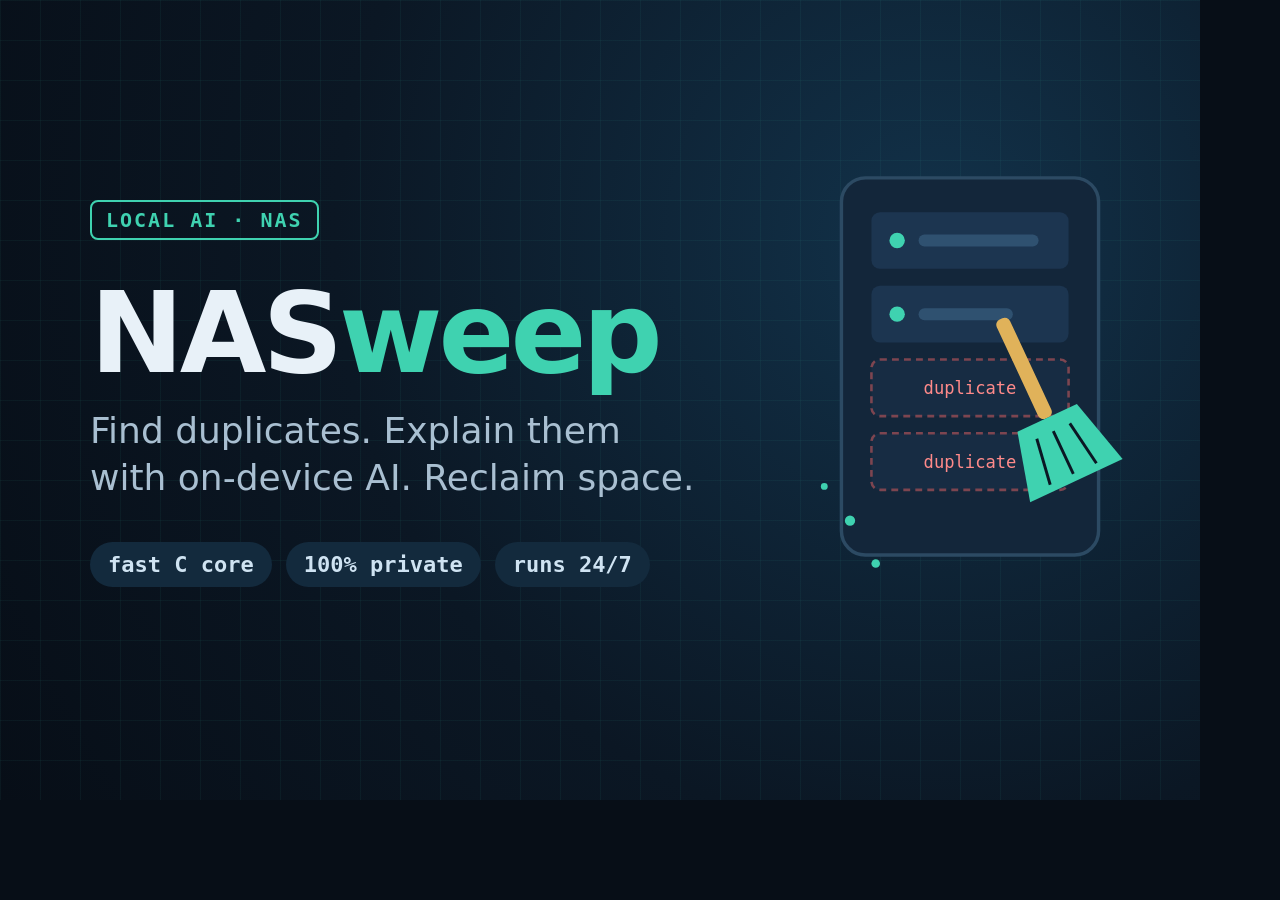
==== assets/thumbnail.html @ 6ab5c4b5 "Add NASweep project skeleton and Devpost thumbnail C duplicate-file finder for NAS shares: recursive" ====
<!doctype html><html><head><meta charset="utf-8"><style>
*{margin:0;box-sizing:border-box}html{background:#070e17}
body{width:1200px;height:800px;overflow:hidden;font-family:"DejaVu Sans",sans-serif;
 background:radial-gradient(circle at 78% 30%,#12324a 0,#0b1724 55%,#070e17 100%);color:#e8f1f8;position:relative}
.grid{position:absolute;inset:0;background-image:linear-gradient(rgba(64,196,170,.06) 1px,transparent 1px),linear-gradient(90deg,rgba(64,196,170,.06) 1px,transparent 1px);background-size:40px 40px}
.left{position:absolute;left:90px;top:200px;width:620px}
.tag{display:inline-block;font:600 20px "DejaVu Sans Mono",monospace;color:#3fd2b0;border:2px solid #3fd2b0;border-radius:8px;padding:6px 14px;letter-spacing:2px}
h1{font-size:112px;font-weight:800;letter-spacing:-4px;margin:28px 0 10px}
h1 span{color:#3fd2b0}
p{font-size:36px;line-height:1.3;color:#a9bfd1}
.chips{margin-top:40px;display:flex;gap:14px}
.chip{font:600 22px "DejaVu Sans Mono",monospace;background:#132a3d;color:#cfe3f2;padding:10px 18px;border-radius:999px}
svg{position:absolute;right:50px;top:160px}
</style></head><body><div class="grid"></div>
<div class="left">
 <div class="tag">LOCAL AI · NAS</div>
 <h1>NAS<span>weep</span></h1>
 <p>Find duplicates. Explain them<br>with on-device AI. Reclaim space.</p>
 <div class="chips"><div class="chip">fast C core</div><div class="chip">100% private</div><div class="chip">runs 24/7</div></div>
</div>
<svg width="360" height="430" viewBox="0 0 420 500">
 <rect x="60" y="20" width="300" height="440" rx="28" fill="#13263a" stroke="#2c4a63" stroke-width="4"/>
 <g font-family="DejaVu Sans Mono" font-size="20">
  <rect x="95" y="60" width="230" height="66" rx="10" fill="#1c3550"/><circle cx="125" cy="93" r="9" fill="#3fd2b0"/><rect x="150" y="86" width="140" height="14" rx="7" fill="#2f5170"/>
  <rect x="95" y="146" width="230" height="66" rx="10" fill="#1c3550"/><circle cx="125" cy="179" r="9" fill="#3fd2b0"/><rect x="150" y="172" width="110" height="14" rx="7" fill="#2f5170"/>
  <rect x="95" y="232" width="230" height="66" rx="10" fill="#1c3550" opacity=".45" stroke="#ff6b6b" stroke-dasharray="8 6" stroke-width="3"/><text x="210" y="272" fill="#ff8a8a" text-anchor="middle">duplicate</text>
  <rect x="95" y="318" width="230" height="66" rx="10" fill="#1c3550" opacity=".45" stroke="#ff6b6b" stroke-dasharray="8 6" stroke-width="3"/><text x="210" y="358" fill="#ff8a8a" text-anchor="middle">duplicate</text>
 </g>
 <g transform="translate(300,300) rotate(-25) scale(.85)">
  <rect x="-10" y="-150" width="20" height="150" rx="8" fill="#e0b25a"/>
  <path d="M-45 0 h90 l25 95 h-140 z" fill="#3fd2b0"/>
  <g stroke="#0b1724" stroke-width="4"><line x1="-25" y1="20" x2="-35" y2="85"/><line x1="0" y1="20" x2="0" y2="85"/><line x1="25" y1="20" x2="35" y2="85"/></g>
 </g>
 <g fill="#3fd2b0"><circle cx="70" cy="420" r="6"/><circle cx="40" cy="380" r="4"/><circle cx="100" cy="470" r="5"/></g>
</svg>
</body></html>
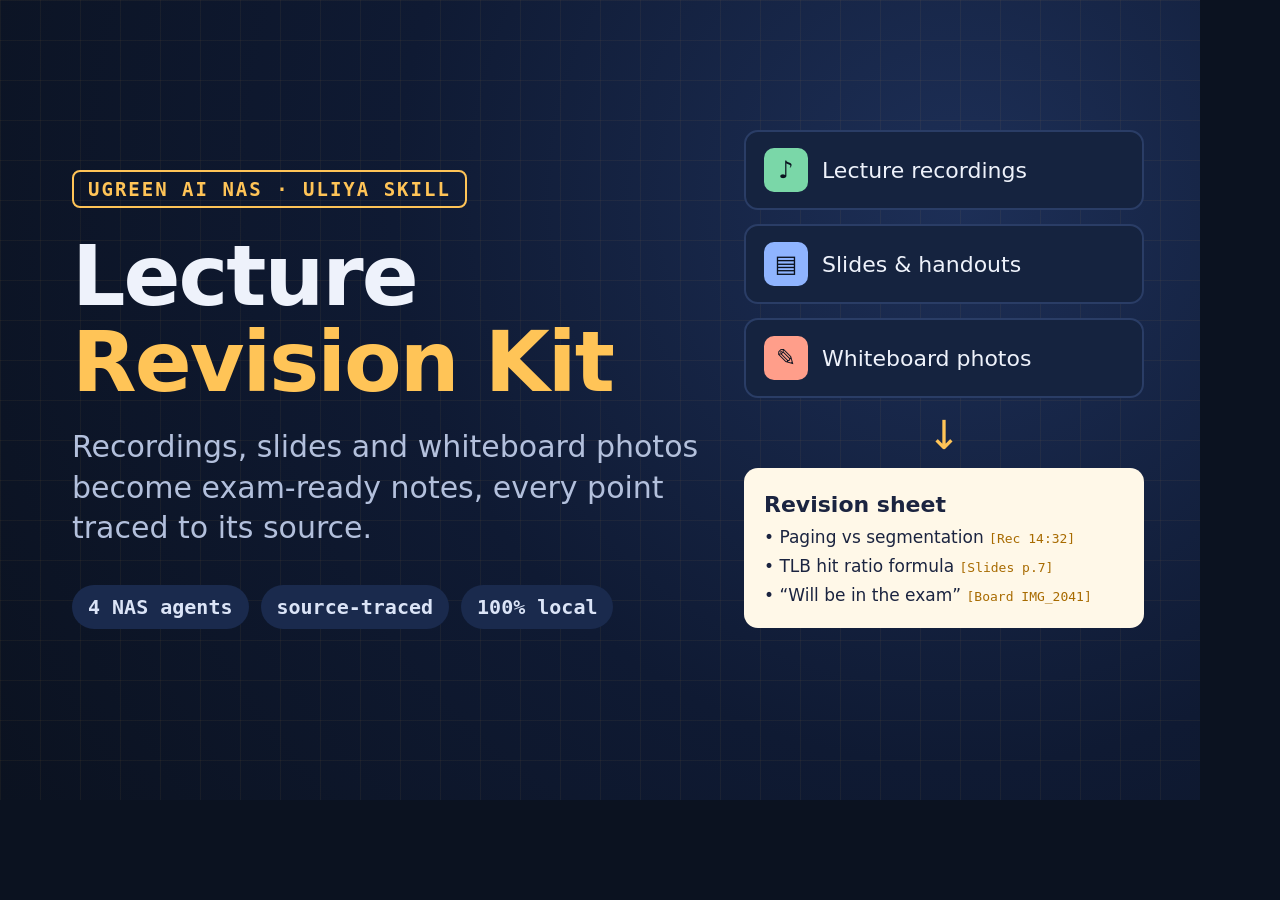
==== commit 0b564c04: "Replace NASweep prototype with lecture-revision-kit Uliya Skill The hackathon only accepts Markdown " ====
--- a/assets/thumbnail.html
+++ b/assets/thumbnail.html
@@ -1,36 +1,32 @@
 <!doctype html><html><head><meta charset="utf-8"><style>
-*{margin:0;box-sizing:border-box}html{background:#070e17}
-body{width:1200px;height:800px;overflow:hidden;font-family:"DejaVu Sans",sans-serif;
- background:radial-gradient(circle at 78% 30%,#12324a 0,#0b1724 55%,#070e17 100%);color:#e8f1f8;position:relative}
-.grid{position:absolute;inset:0;background-image:linear-gradient(rgba(64,196,170,.06) 1px,transparent 1px),linear-gradient(90deg,rgba(64,196,170,.06) 1px,transparent 1px);background-size:40px 40px}
-.left{position:absolute;left:90px;top:200px;width:620px}
-.tag{display:inline-block;font:600 20px "DejaVu Sans Mono",monospace;color:#3fd2b0;border:2px solid #3fd2b0;border-radius:8px;padding:6px 14px;letter-spacing:2px}
-h1{font-size:112px;font-weight:800;letter-spacing:-4px;margin:28px 0 10px}
-h1 span{color:#3fd2b0}
-p{font-size:36px;line-height:1.3;color:#a9bfd1}
-.chips{margin-top:40px;display:flex;gap:14px}
-.chip{font:600 22px "DejaVu Sans Mono",monospace;background:#132a3d;color:#cfe3f2;padding:10px 18px;border-radius:999px}
-svg{position:absolute;right:50px;top:160px}
+*{margin:0;box-sizing:border-box}html{background:#0b1220}
+body{width:1200px;height:800px;overflow:hidden;font-family:"DejaVu Sans",sans-serif;background:radial-gradient(circle at 80% 25%,#1d2f57 0,#0f1a33 50%,#0b1220 100%);color:#eef2fb;position:relative}
+.grid{position:absolute;inset:0;background-image:linear-gradient(rgba(255,196,87,.05) 1px,transparent 1px),linear-gradient(90deg,rgba(255,196,87,.05) 1px,transparent 1px);background-size:40px 40px}
+.left{position:absolute;left:72px;top:170px;width:640px}
+.tag{display:inline-block;font:600 19px "DejaVu Sans Mono",monospace;color:#ffc457;border:2px solid #ffc457;border-radius:8px;padding:6px 14px;letter-spacing:2px}
+h1{font-size:84px;font-weight:800;letter-spacing:-2px;line-height:1.02;margin:26px 0 22px}
+h1 span{color:#ffc457}
+p{font-size:30px;line-height:1.35;color:#b3c0dc}
+.chips{margin-top:36px;display:flex;gap:12px}
+.chip{font:600 20px "DejaVu Sans Mono",monospace;background:#1a2a4d;color:#dbe4f7;padding:10px 16px;border-radius:999px}
+.right{position:absolute;right:56px;top:130px;width:400px}
+.src{display:flex;align-items:center;gap:14px;background:#15233f;border:2px solid #2a3d66;border-radius:14px;padding:16px 18px;margin-bottom:14px;font-size:22px}
+.ic{width:44px;height:44px;border-radius:10px;display:flex;align-items:center;justify-content:center;font-size:24px;font-weight:800;color:#0b1220}
+.arrow{text-align:center;color:#ffc457;font-size:40px;margin:2px 0 10px}
+.out{background:#fff8e8;color:#1b2440;border-radius:14px;padding:18px 20px;font-size:17px;line-height:1.7;white-space:nowrap}
+.out b{font-size:22px}.out .s{color:#a86b00;font-family:"DejaVu Sans Mono",monospace;font-size:13px}
 </style></head><body><div class="grid"></div>
 <div class="left">
- <div class="tag">LOCAL AI · NAS</div>
- <h1>NAS<span>weep</span></h1>
- <p>Find duplicates. Explain them<br>with on-device AI. Reclaim space.</p>
- <div class="chips"><div class="chip">fast C core</div><div class="chip">100% private</div><div class="chip">runs 24/7</div></div>
+ <div class="tag">UGREEN AI NAS · ULIYA SKILL</div>
+ <h1>Lecture<br><span>Revision Kit</span></h1>
+ <p>Recordings, slides and whiteboard photos<br>become exam-ready notes, every point<br>traced to its source.</p>
+ <div class="chips"><div class="chip">4 NAS agents</div><div class="chip">source-traced</div><div class="chip">100% local</div></div>
 </div>
-<svg width="360" height="430" viewBox="0 0 420 500">
- <rect x="60" y="20" width="300" height="440" rx="28" fill="#13263a" stroke="#2c4a63" stroke-width="4"/>
- <g font-family="DejaVu Sans Mono" font-size="20">
-  <rect x="95" y="60" width="230" height="66" rx="10" fill="#1c3550"/><circle cx="125" cy="93" r="9" fill="#3fd2b0"/><rect x="150" y="86" width="140" height="14" rx="7" fill="#2f5170"/>
-  <rect x="95" y="146" width="230" height="66" rx="10" fill="#1c3550"/><circle cx="125" cy="179" r="9" fill="#3fd2b0"/><rect x="150" y="172" width="110" height="14" rx="7" fill="#2f5170"/>
-  <rect x="95" y="232" width="230" height="66" rx="10" fill="#1c3550" opacity=".45" stroke="#ff6b6b" stroke-dasharray="8 6" stroke-width="3"/><text x="210" y="272" fill="#ff8a8a" text-anchor="middle">duplicate</text>
-  <rect x="95" y="318" width="230" height="66" rx="10" fill="#1c3550" opacity=".45" stroke="#ff6b6b" stroke-dasharray="8 6" stroke-width="3"/><text x="210" y="358" fill="#ff8a8a" text-anchor="middle">duplicate</text>
- </g>
- <g transform="translate(300,300) rotate(-25) scale(.85)">
-  <rect x="-10" y="-150" width="20" height="150" rx="8" fill="#e0b25a"/>
-  <path d="M-45 0 h90 l25 95 h-140 z" fill="#3fd2b0"/>
-  <g stroke="#0b1724" stroke-width="4"><line x1="-25" y1="20" x2="-35" y2="85"/><line x1="0" y1="20" x2="0" y2="85"/><line x1="25" y1="20" x2="35" y2="85"/></g>
- </g>
- <g fill="#3fd2b0"><circle cx="70" cy="420" r="6"/><circle cx="40" cy="380" r="4"/><circle cx="100" cy="470" r="5"/></g>
-</svg>
+<div class="right">
+ <div class="src"><div class="ic" style="background:#7ad7a8">♪</div>Lecture recordings</div>
+ <div class="src"><div class="ic" style="background:#8fb4ff">▤</div>Slides &amp; handouts</div>
+ <div class="src"><div class="ic" style="background:#ff9e8a">✎</div>Whiteboard photos</div>
+ <div class="arrow">↓</div>
+ <div class="out"><b>Revision sheet</b><br>• Paging vs segmentation <span class="s">[Rec 14:32]</span><br>• TLB hit ratio formula <span class="s">[Slides p.7]</span><br>• “Will be in the exam” <span class="s">[Board IMG_2041]</span></div>
+</div>
 </body></html>
